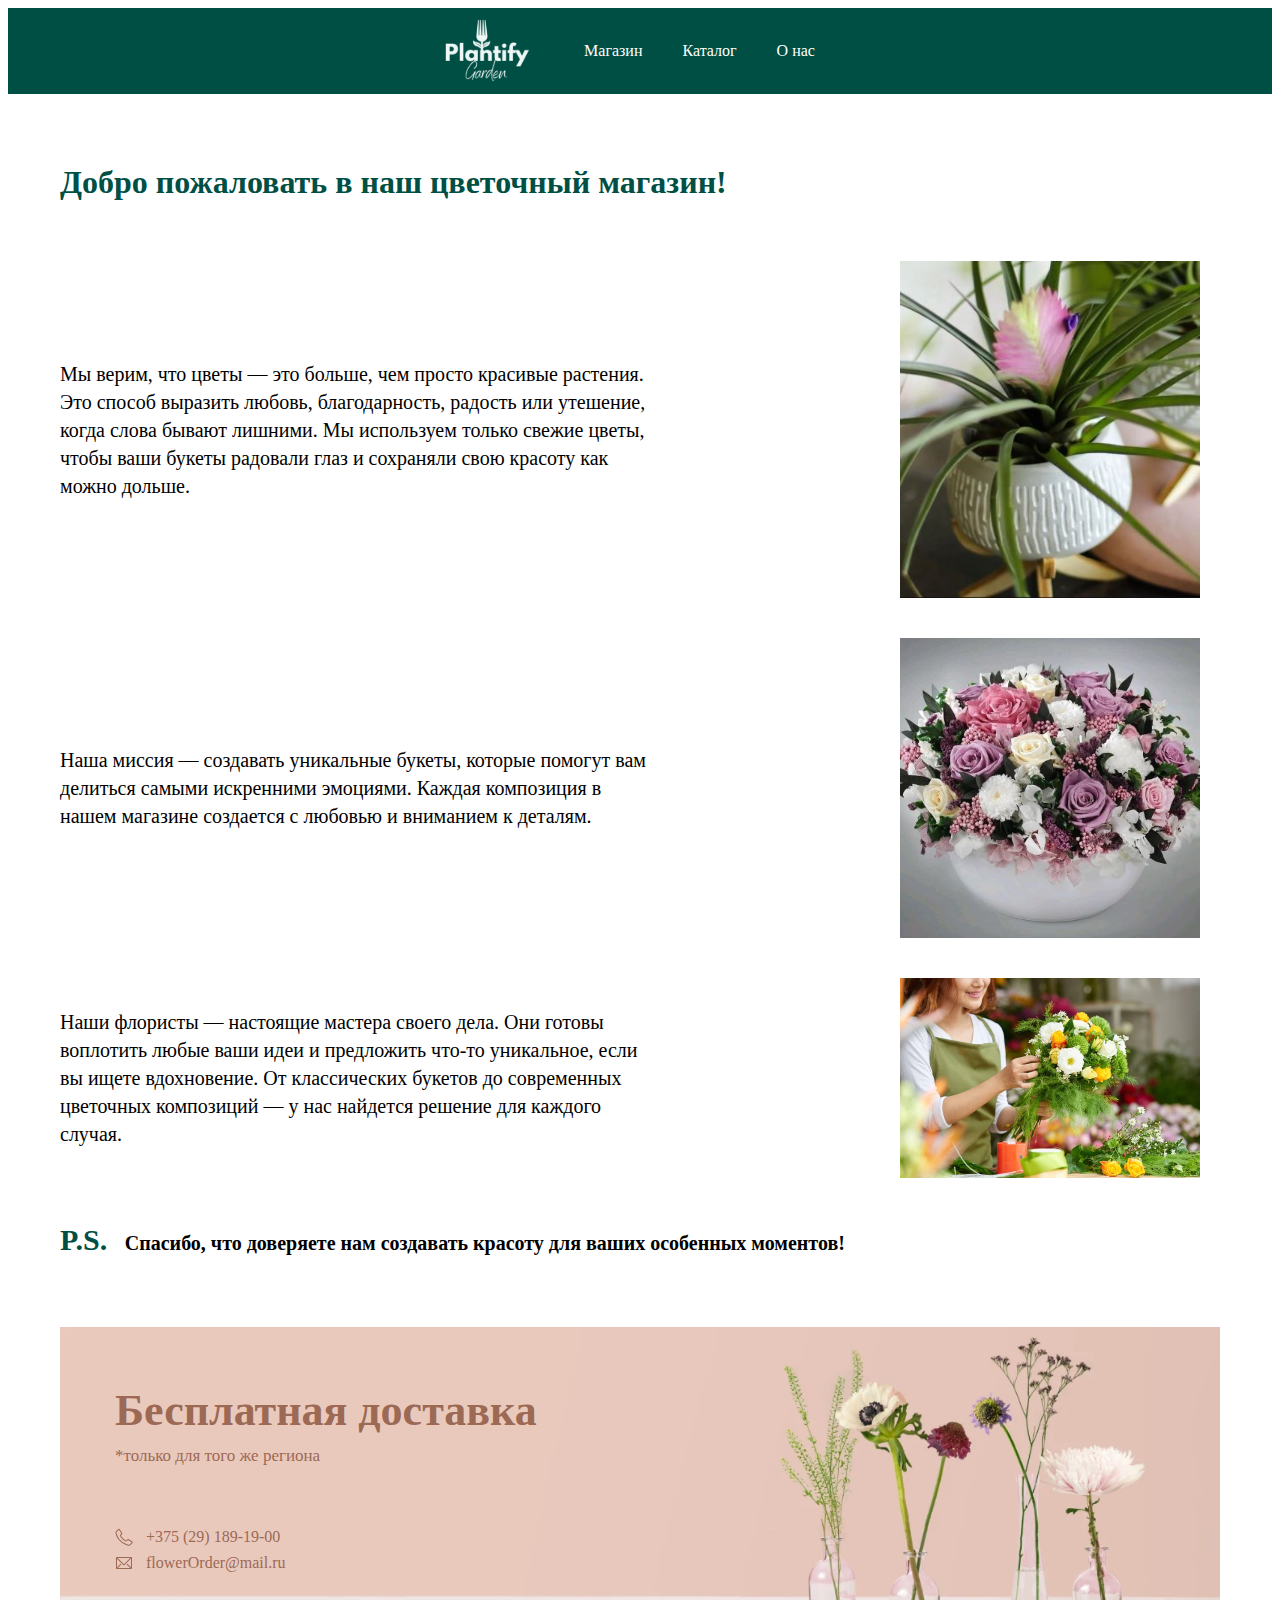
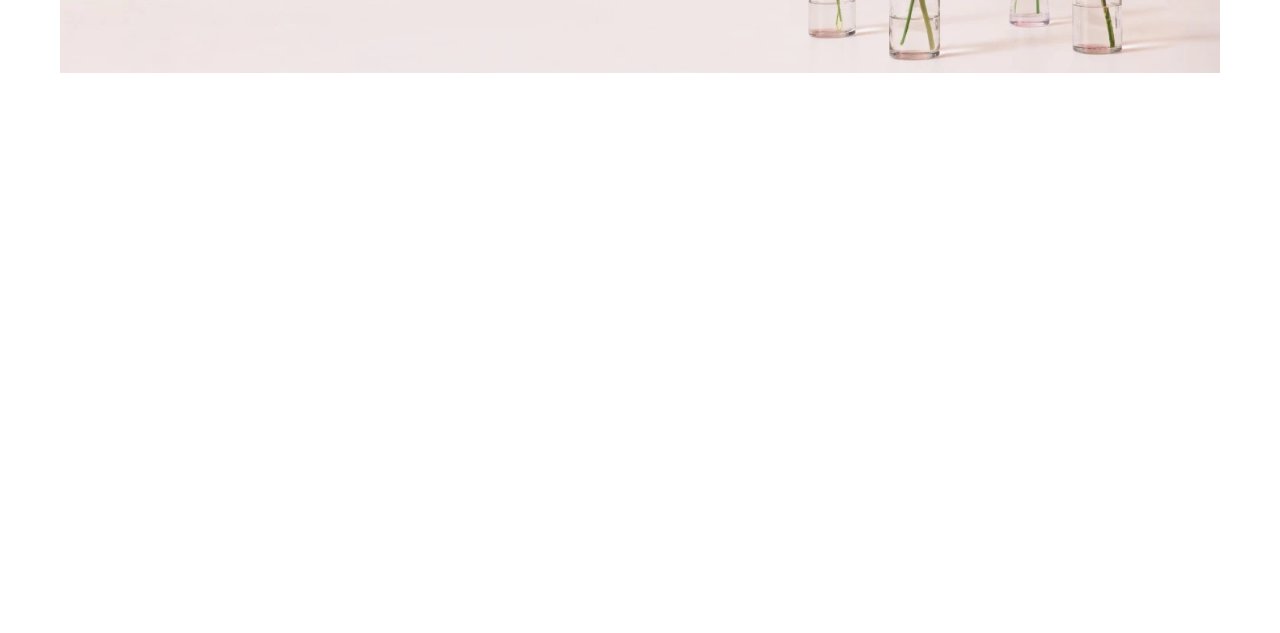
==== flowers/page/aboutUs.html @ 88890a2b "last" ====
<!DOCTYPE html>
<html lang="en">

<head>
    <meta charset="UTF-8">
    <meta name="viewport" content="width=device-width, initial-scale=1.0">
    <link rel="stylesheet" href="../style/style.css">
    <link rel="stylesheet" href="../style/header.css">
    <link rel="stylesheet" href="../style/footer.css">
    <link rel="stylesheet" href="../style/aboutUs.css">
    <title>О нас</title>
</head>

<body>
    <header>
        <div class="limited">
            <nav>
                <img src="../image/logo.svg" class="logo" alt="logo">
                <a href="../index.html">Магазин</a>
                <a href="catalog.html">Каталог</a>
                <a href="aboutUs.html">О нас</a>
            </nav>
        </div>
    </header>
    <main>
        <section>
            <div class="limited">
                <h1 class="aboutUsHeading">Добро пожаловать в наш цветочный магазин!</h1>
                <div class="aboutUsFlex">
                    <p class="aboutUsText">
                        Мы верим, что цветы — это больше, чем просто красивые растения. Это способ выразить любовь,
                        благодарность, радость или утешение, когда слова бывают лишними.
                        Мы используем только свежие цветы, чтобы ваши букеты радовали глаз и сохраняли свою красоту как
                        можно
                        дольше.
                    </p>
                    <img src="../image/aboutUs/flower.jpg" alt="flower">
                </div>
                <div class="aboutUsFlex">
                    <p class="aboutUsText">
                        Наша миссия — создавать уникальные букеты, которые помогут вам делиться самыми искренними
                        эмоциями.
                        Каждая композиция в нашем магазине создается с любовью и вниманием к деталям.
                    </p>
                    <img src="../image/aboutUs/cvety.jpg" alt="flower">
                </div>
                <div class="aboutUsFlex">
                    <p class="aboutUsText">
                        Наши флористы — настоящие мастера своего дела. Они готовы воплотить любые ваши идеи и предложить
                        что-то
                        уникальное, если вы ищете вдохновение. От классических букетов до современных цветочных
                        композиций —
                        у нас найдется решение для каждого случая.
                    </p>
                    <img src="../image/aboutUs/florist.jpg" alt="flower">
                </div>
                <h2 class="aboutUsPS">P.S. <span class="spanPS">Спасибо, что доверяете нам создавать красоту для ваших
                        особенных моментов!</span></h2>
            </div>
        </section>

    </main>
    <footer>
        <div class="limited">
            <article class="footerShipping">
                <h2 class="footerShippingText">Бесплатная доставка</h2>
                <p class="shippingRegion">*только для того же региона</p>
                <div class="contacts">
                    <img src="../image/icon/phone.svg" alt="phone icon">
                    <p>+375 (29) 189-19-00</p>
                </div>
                <div class="contacts">
                    <img src="../image/icon/mail.svg" alt="mail icon">
                    <p>flowerOrder@mail.ru</p>
                </div>
            </article>
            <iframe class="map"
                src="https://www.google.com/maps/embed?pb=!1m18!1m12!1m3!1d18225.730330748564!2d30.194301262731948!3d55.17948641894593!2m3!1f0!2f0!3f0!3m2!1i1024!2i768!4f13.1!3m3!1m2!1s0x46c5715d05f7809d%3A0xb9c7cb289e0e9607!2z0J_Qu9Cw0L3QtdGC0LAg0YDQvtC3!5e0!3m2!1sru!2sby!4v1731805272715!5m2!1sru!2sby"
                allowfullscreen="" loading="lazy" referrerpolicy="no-referrer-when-downgrade">
            </iframe>
        </div>
    </footer>
</body>

</html>
---- flowers/style/style.css ----
header{
    background-color: #004F44;
}

main{
    background-color: #fff;
}

p {
    margin: 0px;
}

a {
    text-decoration: none;
    color: #fff;
    margin: 0px;
}

h1{
    margin: 0px;
}

.limited {
    max-width: 1160px;
    margin: 0px auto;
}

button {
    border: 0px;
}

button:hover {
    opacity: 0.9;
    cursor: pointer;
}
---- flowers/style/header.css ----
nav {
    display: flex;
    justify-content: center;
    align-items: center;
    width: 100%;
}

nav a{
    margin-right: 40px;
}

.logo {
    width: 119px;
    height: 86px;
    margin-right: 40px;
}
---- flowers/style/footer.css ----
footer{
    margin-bottom: 140px;
    background-color:  #fff;
}

.map{
    width: 100%;
    height: 287px;
    border: 0px;
    margin-top: 129px;
}

.footerShipping{
    height: 288px;
    background-image: url(../image/article/ShippingServices.svg);
    background-position: center;
    background-size: cover;
    background-repeat: no-repeat;
    padding: 58px 0px 0px 55px;
}

.footerShippingText{
    font-size: 44px;
    color: #9C6955;
    margin: 0px 0px 10px 0px;
}

.shippingRegion{
    font-size: 17px;
    color: #9C6955;
    margin: 0px 0px 62px 0px;
}

.contacts p {
    font-size: 16px;
    color: #9C6955;
    margin: 0px;
}

.contacts img{
    width: 18px;
    height: 18px;
    margin-right: 13px;
}

.contacts{
    display:  flex;
    margin-bottom: 8px;
}
---- flowers/style/aboutUs.css ----
.aboutUsHeading {
    margin: 70px 0px 40px 0px;
    font-size: 32px;
    color: #004F44;
}

.aboutUsText {
    margin: 20px 0px;
    font-size: 20px;
    line-height: 28px;
    max-width: 600px;
}

.aboutUsPS {
    font-size: 30px;
    color: #004F44;
    margin-bottom: 70px;
}

.spanPS {
    font-size: 20px;
    color:  black;
    margin-left: 10px;
}

.aboutUsFlex {
    display: flex;
    justify-content: space-between;
    align-items: center;
}

.aboutUsFlex img {
    width: 300px;
    margin: 20px;
    
}
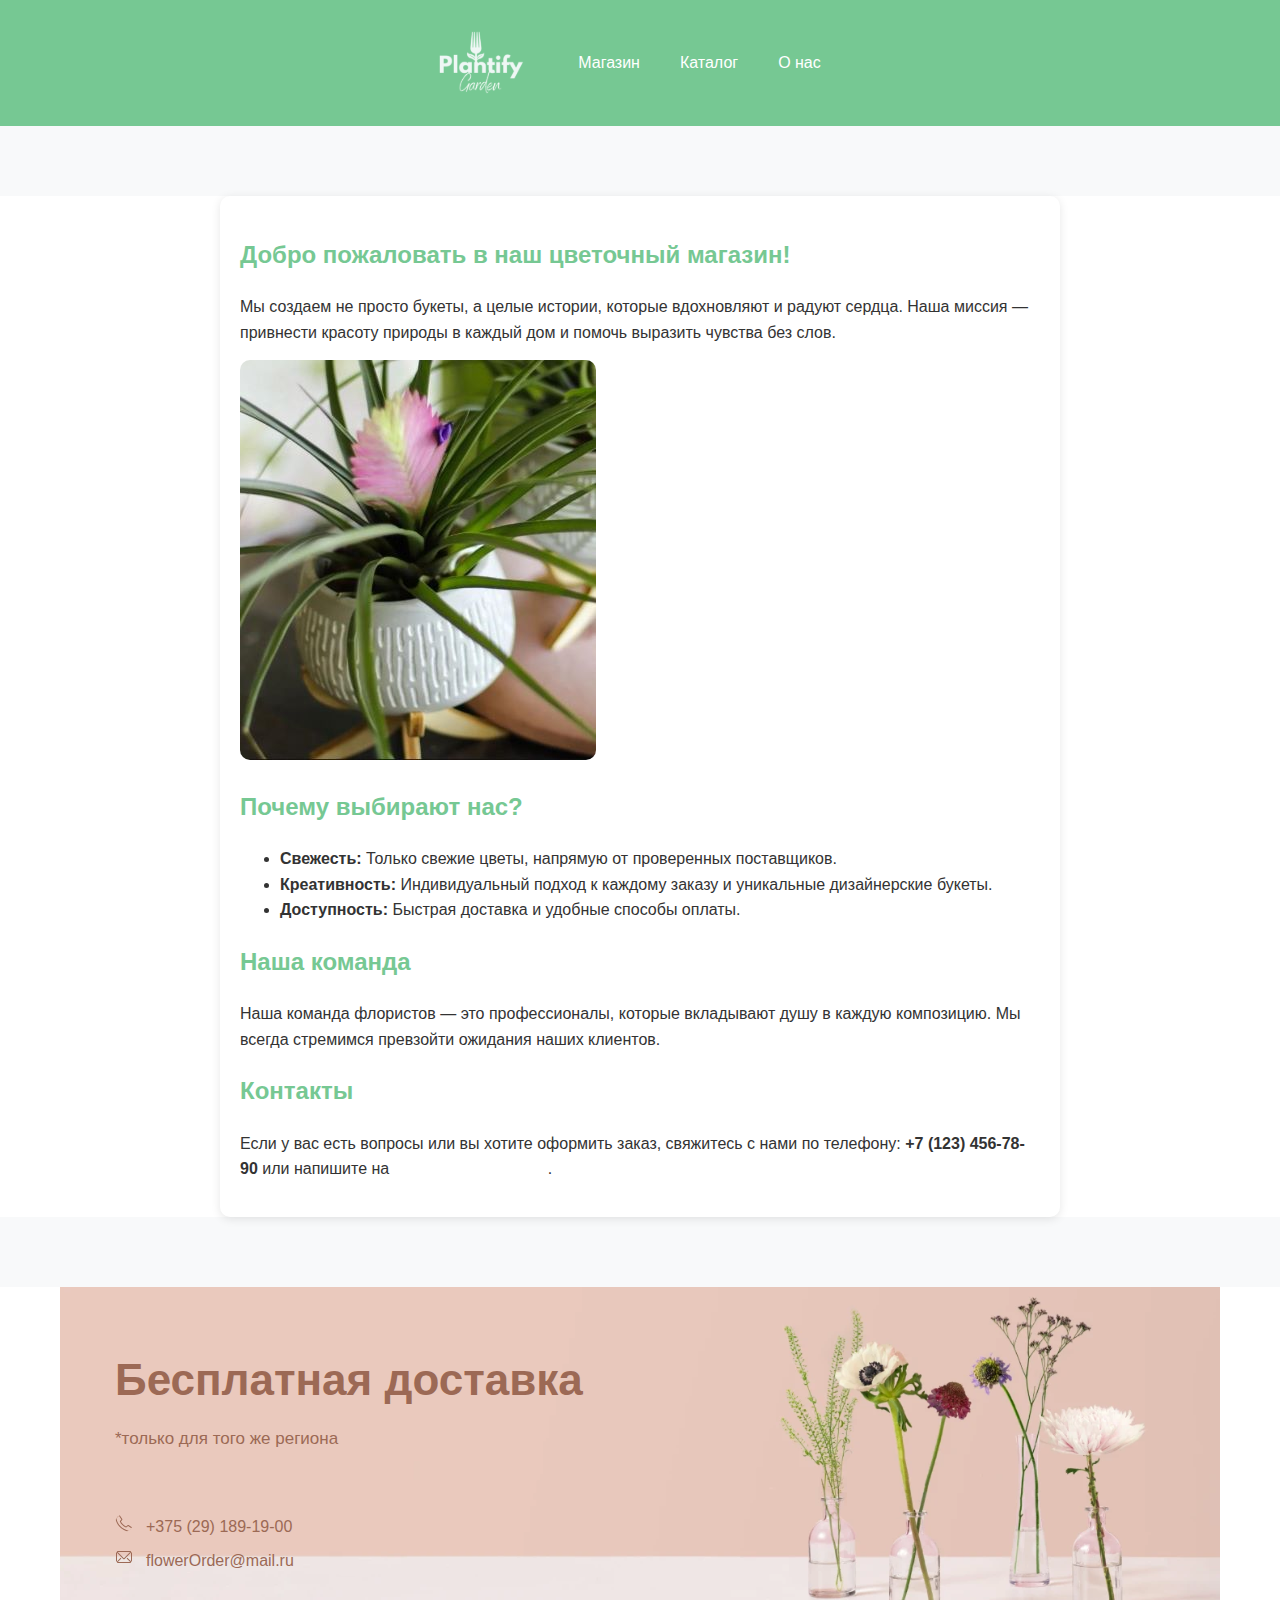
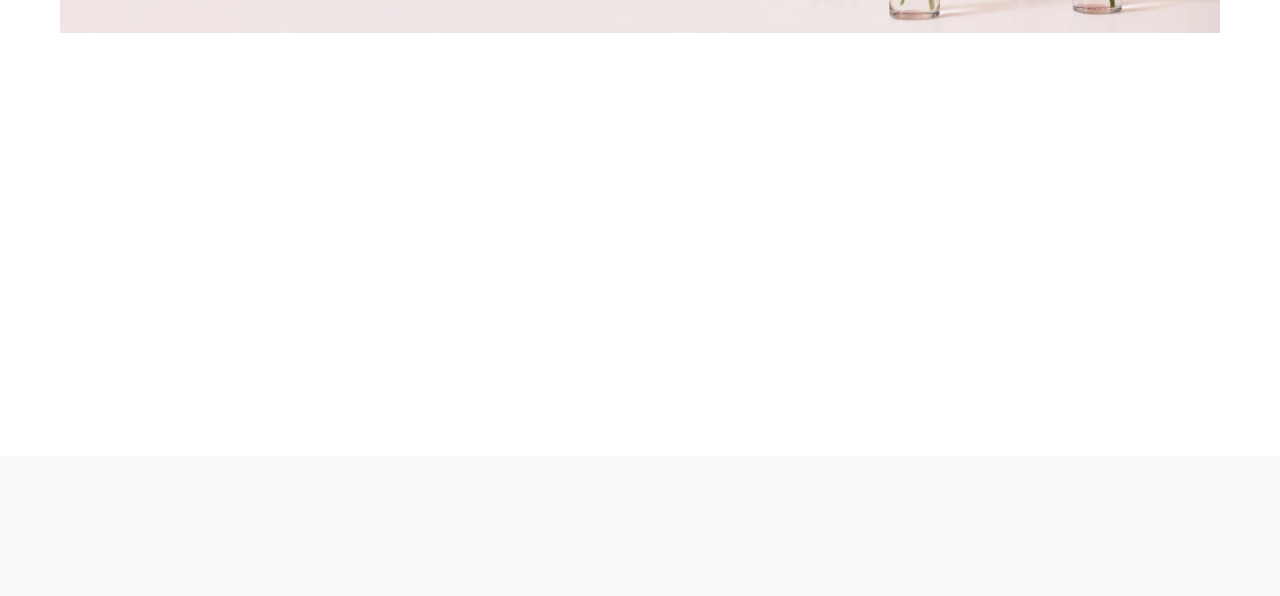
==== commit 8d8577ac: "last" ====
--- a/flowers/page/aboutUs.html
+++ b/flowers/page/aboutUs.html
@@ -24,40 +24,30 @@
     </header>
     <main>
         <section>
-            <div class="limited">
-                <h1 class="aboutUsHeading">Добро пожаловать в наш цветочный магазин!</h1>
-                <div class="aboutUsFlex">
-                    <p class="aboutUsText">
-                        Мы верим, что цветы — это больше, чем просто красивые растения. Это способ выразить любовь,
-                        благодарность, радость или утешение, когда слова бывают лишними.
-                        Мы используем только свежие цветы, чтобы ваши букеты радовали глаз и сохраняли свою красоту как
-                        можно
-                        дольше.
-                    </p>
-                    <img src="../image/aboutUs/flower.jpg" alt="flower">
-                </div>
-                <div class="aboutUsFlex">
-                    <p class="aboutUsText">
-                        Наша миссия — создавать уникальные букеты, которые помогут вам делиться самыми искренними
-                        эмоциями.
-                        Каждая композиция в нашем магазине создается с любовью и вниманием к деталям.
-                    </p>
-                    <img src="../image/aboutUs/cvety.jpg" alt="flower">
-                </div>
-                <div class="aboutUsFlex">
-                    <p class="aboutUsText">
-                        Наши флористы — настоящие мастера своего дела. Они готовы воплотить любые ваши идеи и предложить
-                        что-то
-                        уникальное, если вы ищете вдохновение. От классических букетов до современных цветочных
-                        композиций —
-                        у нас найдется решение для каждого случая.
-                    </p>
-                    <img src="../image/aboutUs/florist.jpg" alt="flower">
-                </div>
-                <h2 class="aboutUsPS">P.S. <span class="spanPS">Спасибо, что доверяете нам создавать красоту для ваших
-                        особенных моментов!</span></h2>
-            </div>
-        </section>
+            <h2>Добро пожаловать в наш цветочный магазин!</h2>
+            <p>
+              Мы создаем не просто букеты, а целые истории, которые вдохновляют и радуют сердца. Наша миссия — привнести красоту природы в каждый дом и помочь выразить чувства без слов.
+            </p>
+            
+            <img src="../image/aboutUs/flower.jpg" alt="Красивые букеты цветов">
+          
+            <h2>Почему выбирают нас?</h2>
+            <ul>
+              <li><strong>Свежесть:</strong> Только свежие цветы, напрямую от проверенных поставщиков.</li>
+              <li><strong>Креативность:</strong> Индивидуальный подход к каждому заказу и уникальные дизайнерские букеты.</li>
+              <li><strong>Доступность:</strong> Быстрая доставка и удобные способы оплаты.</li>
+            </ul>
+          
+            <h2>Наша команда</h2>
+            <p>
+              Наша команда флористов — это профессионалы, которые вкладывают душу в каждую композицию. Мы всегда стремимся превзойти ожидания наших клиентов.
+            </p>
+          
+            <h2>Контакты</h2>
+            <p>
+              Если у вас есть вопросы или вы хотите оформить заказ, свяжитесь с нами по телефону: <strong>+7 (123) 456-78-90</strong> или напишите на <a href="mailto:info@flowershop.com">info@flowershop.com</a>.
+            </p>
+          </section>
 
     </main>
     <footer>
--- a/flowers/style/aboutUs.css
+++ b/flowers/style/aboutUs.css
@@ -1,36 +1,32 @@
-.aboutUsHeading {
-    margin: 70px 0px 40px 0px;
-    font-size: 32px;
-    color: #004F44;
-}
-
-.aboutUsText {
-    margin: 20px 0px;
-    font-size: 20px;
-    line-height: 28px;
-    max-width: 600px;
-}
-
-.aboutUsPS {
-    font-size: 30px;
-    color: #004F44;
-    margin-bottom: 70px;
-}
-
-.spanPS {
-    font-size: 20px;
-    color:  black;
-    margin-left: 10px;
-}
-
-.aboutUsFlex {
-    display: flex;
-    justify-content: space-between;
-    align-items: center;
-}
-
-.aboutUsFlex img {
-    width: 300px;
-    margin: 20px;
-    
-}+body {
+    font-family: Arial, sans-serif;
+    line-height: 1.6;
+    margin: 0;
+    padding: 0;
+    background-color: #f8f9fa;
+    color: #333;
+  }
+  header {
+    background-color: #76c893;
+    color: white;
+    padding: 20px 0;
+    text-align: center;
+  }
+  section {
+    max-width: 800px;
+    margin: 70px auto;
+    padding: 20px;
+    background: white;
+    box-shadow: 0 2px 10px rgba(0, 0, 0, 0.1);
+    border-radius: 10px;
+  }
+  h1, h2 {
+    color: #76c893;
+  }
+  p {
+    margin-bottom: 15px;
+  }
+  img {
+    max-width: 100%;
+    border-radius: 10px;
+  }